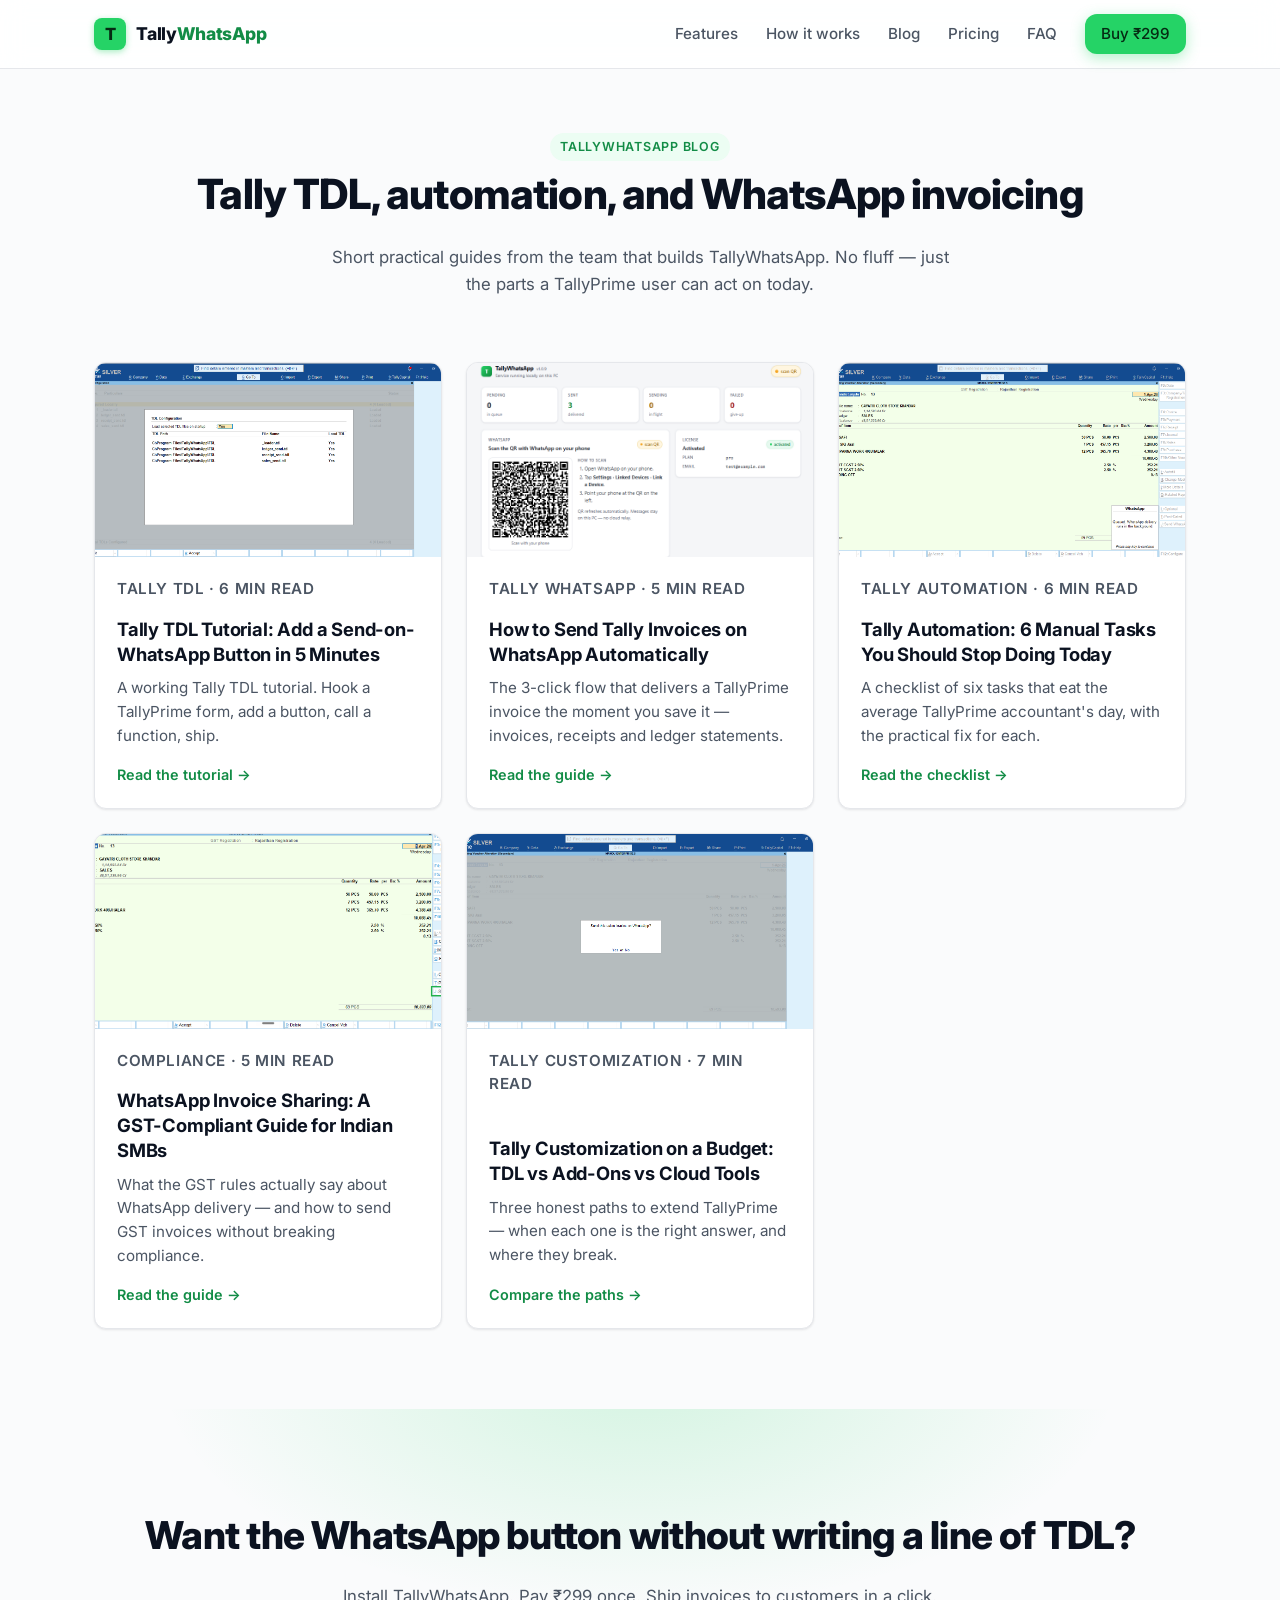
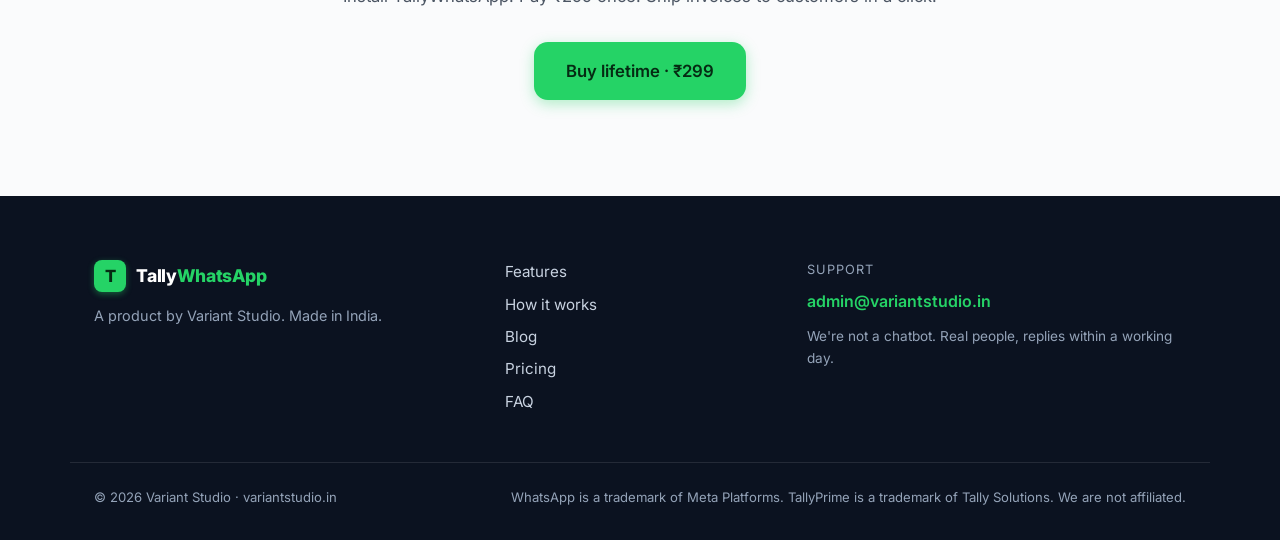
==== landing/blog/index.html @ f551c71a "landing: blog launch, QR fix, Google Search Console verify Content: * New /blog/ hub with 5 SEO post" ====
<!DOCTYPE html>
<html lang="en">
<head>
<meta charset="UTF-8">
<meta name="viewport" content="width=device-width, initial-scale=1.0">
<title>Blog — TallyWhatsApp · Tally TDL, Automation & WhatsApp Invoicing</title>
<meta name="description" content="Practical guides on Tally TDL, Tally automation and sending TallyPrime invoices on WhatsApp. Written by the team that built TallyWhatsApp.">
<link rel="canonical" href="https://tallywhatsapp.variantstudio.in/blog/">

<meta property="og:type" content="website">
<meta property="og:url" content="https://tallywhatsapp.variantstudio.in/blog/">
<meta property="og:title" content="TallyWhatsApp Blog — Tally TDL, Automation & WhatsApp Invoicing">
<meta property="og:description" content="Practical guides on Tally TDL, Tally automation and sending TallyPrime invoices on WhatsApp.">
<meta property="og:image" content="https://tallywhatsapp.variantstudio.in/og-image.png">
<meta property="og:locale" content="en_IN">
<meta name="twitter:card" content="summary_large_image">
<meta name="twitter:title" content="TallyWhatsApp Blog — Tally TDL & Automation">
<meta name="twitter:description" content="Short, practical guides on Tally TDL, automation and WhatsApp invoicing.">
<meta name="twitter:image" content="https://tallywhatsapp.variantstudio.in/og-image.png">

<meta name="theme-color" content="#25D366">
<link rel="icon" href="../favicon.svg" type="image/svg+xml">
<link rel="preconnect" href="https://fonts.googleapis.com">
<link rel="preconnect" href="https://fonts.gstatic.com" crossorigin>
<link href="https://fonts.googleapis.com/css2?family=Inter:wght@400;500;600;700;800&display=swap" rel="stylesheet">
<link rel="stylesheet" href="../style.css">
<link rel="stylesheet" href="style.css">

<script type="application/ld+json">
{
  "@context": "https://schema.org",
  "@type": "Blog",
  "name": "TallyWhatsApp Blog",
  "description": "Practical guides on Tally TDL, Tally automation and WhatsApp invoicing for Indian SMBs.",
  "url": "https://tallywhatsapp.variantstudio.in/blog/",
  "publisher": {
    "@type": "Organization",
    "name": "Variant Studio",
    "url": "https://variantstudio.in/",
    "logo": {"@type": "ImageObject", "url": "https://tallywhatsapp.variantstudio.in/favicon.svg"}
  },
  "blogPost": [
    {"@type": "BlogPosting", "headline": "Tally TDL Tutorial: Add a Send-on-WhatsApp Button in 5 Minutes", "url": "https://tallywhatsapp.variantstudio.in/blog/tally-tdl-tutorial-send-whatsapp/"},
    {"@type": "BlogPosting", "headline": "How to Send Tally Invoices on WhatsApp Automatically", "url": "https://tallywhatsapp.variantstudio.in/blog/send-tally-invoices-whatsapp-automatically/"},
    {"@type": "BlogPosting", "headline": "Tally Automation: 6 Manual Tasks You Should Stop Doing Today", "url": "https://tallywhatsapp.variantstudio.in/blog/tally-automation-checklist/"},
    {"@type": "BlogPosting", "headline": "WhatsApp Invoice Sharing: A GST-Compliant Guide for Indian SMBs", "url": "https://tallywhatsapp.variantstudio.in/blog/whatsapp-invoice-gst-guide/"},
    {"@type": "BlogPosting", "headline": "Tally Customization on a Budget: TDL vs Add-Ons vs Cloud Tools", "url": "https://tallywhatsapp.variantstudio.in/blog/tally-customization-comparison/"}
  ]
}
</script>
</head>

<body>

<header class="site-header">
  <div class="container nav">
    <a href="/" class="brand" aria-label="TallyWhatsApp home">
      <span class="brand-mark">T</span>
      <span class="brand-name">Tally<span>WhatsApp</span></span>
    </a>
    <nav aria-label="Primary">
      <a href="/#features">Features</a>
      <a href="/#how">How it works</a>
      <a href="/blog/">Blog</a>
      <a href="/#pricing">Pricing</a>
      <a href="/#faq">FAQ</a>
      <a href="/#pricing" class="btn btn-primary btn-sm">Buy ₹299</a>
    </nav>
  </div>
</header>

<main>

<section class="blog-hero">
  <div class="container">
    <span class="eyebrow">TallyWhatsApp Blog</span>
    <h1>Tally TDL, automation, and WhatsApp invoicing</h1>
    <p>Short practical guides from the team that builds <a href="/">TallyWhatsApp</a>. No fluff — just the parts a TallyPrime user can act on today.</p>
  </div>
</section>

<section class="container">
  <div class="blog-grid">

    <article class="blog-card">
      <a href="/blog/tally-tdl-tutorial-send-whatsapp/" class="blog-card-image" aria-label="Tally TDL Tutorial">
        <img src="../Pictures/Screenshot%202026-05-18%20000131.png" alt="TallyPrime TDL Configuration screen showing TallyWhatsApp's loader, sales, receipt and ledger TDL files all loaded" loading="lazy">
      </a>
      <div class="blog-card-body">
        <p class="blog-card-meta">Tally TDL · 6 min read</p>
        <h2>Tally TDL Tutorial: Add a Send-on-WhatsApp Button in 5 Minutes</h2>
        <p>A working Tally TDL tutorial. Hook a TallyPrime form, add a button, call a function, ship.</p>
        <a href="/blog/tally-tdl-tutorial-send-whatsapp/" class="blog-card-link">Read the tutorial</a>
      </div>
    </article>

    <article class="blog-card">
      <a href="/blog/send-tally-invoices-whatsapp-automatically/" class="blog-card-image" aria-label="Send Tally invoices on WhatsApp">
        <img src="../Pictures/Screenshot%202026-05-17%20234858.png" alt="TallyPrime sales voucher with the J: Send WhatsApp button highlighted in the function key panel" loading="lazy">
      </a>
      <div class="blog-card-body">
        <p class="blog-card-meta">Tally WhatsApp · 5 min read</p>
        <h2>How to Send Tally Invoices on WhatsApp Automatically</h2>
        <p>The 3-click flow that delivers a TallyPrime invoice the moment you save it — invoices, receipts and ledger statements.</p>
        <a href="/blog/send-tally-invoices-whatsapp-automatically/" class="blog-card-link">Read the guide</a>
      </div>
    </article>

    <article class="blog-card">
      <a href="/blog/tally-automation-checklist/" class="blog-card-image" aria-label="Tally automation checklist">
        <img src="../Pictures/Screenshot%202026-05-17%20235955.png" alt="TallyWhatsApp Activity log listing three sent vouchers with status badges" loading="lazy">
      </a>
      <div class="blog-card-body">
        <p class="blog-card-meta">Tally Automation · 6 min read</p>
        <h2>Tally Automation: 6 Manual Tasks You Should Stop Doing Today</h2>
        <p>A checklist of six tasks that eat the average TallyPrime accountant's day, with the practical fix for each.</p>
        <a href="/blog/tally-automation-checklist/" class="blog-card-link">Read the checklist</a>
      </div>
    </article>

    <article class="blog-card">
      <a href="/blog/whatsapp-invoice-gst-guide/" class="blog-card-image" aria-label="WhatsApp invoice GST guide">
        <img src="../Pictures/Screenshot%202026-05-17%20235624.png" alt="WhatsApp chat showing three GST invoice PDFs received from TallyWhatsApp" loading="lazy">
      </a>
      <div class="blog-card-body">
        <p class="blog-card-meta">Compliance · 5 min read</p>
        <h2>WhatsApp Invoice Sharing: A GST-Compliant Guide for Indian SMBs</h2>
        <p>What the GST rules actually say about WhatsApp delivery — and how to send GST invoices without breaking compliance.</p>
        <a href="/blog/whatsapp-invoice-gst-guide/" class="blog-card-link">Read the guide</a>
      </div>
    </article>

    <article class="blog-card">
      <a href="/blog/tally-customization-comparison/" class="blog-card-image" aria-label="Tally customization comparison">
        <img src="../Pictures/Screenshot%202026-05-17%20235850.png" alt="TallyWhatsApp dashboard with WhatsApp QR pairing and message stats" loading="lazy">
      </a>
      <div class="blog-card-body">
        <p class="blog-card-meta">Tally Customization · 7 min read</p>
        <h2>Tally Customization on a Budget: TDL vs Add-Ons vs Cloud Tools</h2>
        <p>Three honest paths to extend TallyPrime — when each one is the right answer, and where they break.</p>
        <a href="/blog/tally-customization-comparison/" class="blog-card-link">Compare the paths</a>
      </div>
    </article>

  </div>
</section>

<section class="final-cta">
  <div class="container">
    <h2>Want the WhatsApp button without writing a line of TDL?</h2>
    <p>Install TallyWhatsApp. Pay ₹299 once. Ship invoices to customers in a click.</p>
    <a href="/#pricing" class="btn btn-primary btn-lg">Buy lifetime · ₹299</a>
  </div>
</section>

</main>

<footer>
  <div class="container footer-grid">
    <div>
      <a href="/" class="brand">
        <span class="brand-mark">T</span>
        <span class="brand-name">Tally<span>WhatsApp</span></span>
      </a>
      <p class="footer-tag">A product by Variant Studio. Made in India.</p>
    </div>
    <div class="footer-links">
      <a href="/#features">Features</a>
      <a href="/#how">How it works</a>
      <a href="/blog/">Blog</a>
      <a href="/#pricing">Pricing</a>
      <a href="/#faq">FAQ</a>
    </div>
    <div class="footer-contact">
      <div>Support</div>
      <a href="mailto:admin@variantstudio.in">admin@variantstudio.in</a>
      <p class="footer-mini">We're not a chatbot. Real people, replies within a working day.</p>
    </div>
  </div>
  <div class="container footer-bottom">
    <span>© 2026 Variant Studio · variantstudio.in</span>
    <span>WhatsApp is a trademark of Meta Platforms. TallyPrime is a trademark of Tally Solutions. We are not affiliated.</span>
  </div>
</footer>

</body>
</html>
---- landing/style.css ----
/* ====================================================================
   TallyWhatsApp landing page
   Hand-written CSS, no framework. Target: < 15 KB minified.
   Palette: WhatsApp green for CTAs, deep slate for chrome, off-white BG.
   ==================================================================== */

:root {
  --green-500: #25d366;     /* WhatsApp brand green — CTAs only */
  --green-600: #1ebe5a;
  --green-700: #128c46;
  --green-50:  #ecfdf3;
  --ink-900:   #0b1220;     /* primary text */
  --ink-700:   #1f2937;
  --ink-500:   #4b5563;
  --ink-400:   #6b7280;
  --ink-300:   #9aa3b2;
  --ink-200:   #d1d5db;
  --ink-100:   #e5e7eb;
  --ink-50:    #f5f7fa;
  --paper:     #ffffff;
  --bg:        #fafbfc;
  --shadow-sm: 0 1px 2px rgba(11, 18, 32, 0.04), 0 1px 3px rgba(11, 18, 32, 0.06);
  --shadow-md: 0 4px 6px -1px rgba(11, 18, 32, 0.06), 0 10px 20px -5px rgba(11, 18, 32, 0.08);
  --shadow-lg: 0 10px 20px -5px rgba(11, 18, 32, 0.08), 0 20px 40px -10px rgba(11, 18, 32, 0.12);
  --radius-sm: 8px;
  --radius:    12px;
  --radius-lg: 18px;
  --max-w:     1140px;
}

/* ── Reset ─────────────────────────────────────────────────────────── */
*, *::before, *::after { box-sizing: border-box; }
html { scroll-behavior: smooth; -webkit-text-size-adjust: 100%; }
body {
  margin: 0;
  font-family: 'Inter', -apple-system, BlinkMacSystemFont, 'Segoe UI', Roboto, sans-serif;
  font-size: 16px;
  line-height: 1.6;
  color: var(--ink-900);
  background: var(--bg);
  -webkit-font-smoothing: antialiased;
  text-rendering: optimizeLegibility;
}
img, svg { display: block; max-width: 100%; }
a { color: inherit; text-decoration: none; }
button { font: inherit; cursor: pointer; border: 0; background: 0; }
ul { list-style: none; padding: 0; margin: 0; }

/* ── Layout primitives ─────────────────────────────────────────────── */
.container {
  width: 100%;
  max-width: var(--max-w);
  margin: 0 auto;
  padding: 0 24px;
}
.eyebrow {
  display: inline-block;
  font-size: 0.78rem;
  font-weight: 600;
  letter-spacing: 0.06em;
  text-transform: uppercase;
  color: var(--green-700);
  background: var(--green-50);
  padding: 4px 10px;
  border-radius: 999px;
}
.eyebrow.center { display: block; width: max-content; margin: 0 auto 16px; }
.section-title {
  font-size: clamp(1.6rem, 2.4vw + 1rem, 2.4rem);
  font-weight: 800;
  line-height: 1.2;
  letter-spacing: -0.02em;
  color: var(--ink-900);
  margin: 0 0 48px;
}
.section-title.center { text-align: center; }
.lead {
  font-size: 1.1rem;
  line-height: 1.65;
  color: var(--ink-500);
  margin: 0 0 32px;
}

/* ── Buttons ───────────────────────────────────────────────────────── */
.btn {
  display: inline-flex;
  align-items: center;
  justify-content: center;
  gap: 8px;
  padding: 12px 22px;
  border-radius: var(--radius);
  font-weight: 600;
  font-size: 0.95rem;
  transition: transform .15s ease, box-shadow .15s ease, background .15s ease;
  white-space: nowrap;
}
.btn-primary {
  background: var(--green-500);
  color: #052b13;
  box-shadow: 0 4px 14px rgba(37, 211, 102, 0.35);
}
.btn-primary:hover {
  background: var(--green-600);
  transform: translateY(-1px);
  box-shadow: 0 6px 20px rgba(37, 211, 102, 0.45);
}
.btn-ghost {
  color: var(--ink-700);
  border: 1px solid var(--ink-200);
  background: var(--paper);
}
.btn-ghost:hover { border-color: var(--ink-400); color: var(--ink-900); }
.btn-sm { padding: 8px 16px; font-size: 0.875rem; }
.btn-lg { padding: 16px 32px; font-size: 1.05rem; border-radius: 14px; }

/* ── Header ────────────────────────────────────────────────────────── */
.site-header {
  position: sticky;
  top: 0;
  z-index: 50;
  background: rgba(255, 255, 255, 0.85);
  backdrop-filter: saturate(180%) blur(12px);
  -webkit-backdrop-filter: saturate(180%) blur(12px);
  border-bottom: 1px solid var(--ink-100);
}
.nav {
  display: flex;
  align-items: center;
  justify-content: space-between;
  padding-top: 14px;
  padding-bottom: 14px;
}
.brand {
  display: inline-flex;
  align-items: center;
  gap: 10px;
  font-weight: 800;
  font-size: 1.1rem;
  letter-spacing: -0.01em;
}
.brand-mark {
  display: inline-flex;
  align-items: center;
  justify-content: center;
  width: 32px;
  height: 32px;
  background: var(--green-500);
  color: #052b13;
  border-radius: 8px;
  font-weight: 800;
  font-size: 1.05rem;
  box-shadow: 0 2px 6px rgba(37, 211, 102, 0.4);
}
.brand-name span { color: var(--green-700); }
nav[aria-label="Primary"] {
  display: flex;
  align-items: center;
  gap: 28px;
}
nav[aria-label="Primary"] a {
  font-size: 0.95rem;
  color: var(--ink-500);
  font-weight: 500;
  transition: color .15s ease;
}
nav[aria-label="Primary"] a:hover { color: var(--ink-900); }
nav[aria-label="Primary"] .btn { color: #052b13; }

@media (max-width: 720px) {
  nav[aria-label="Primary"] a:not(.btn) { display: none; }
}

/* ── Hero ──────────────────────────────────────────────────────────── */
.hero {
  padding: 72px 0 96px;
  background:
    radial-gradient(1100px 500px at 80% -10%, rgba(37, 211, 102, 0.10), transparent 60%),
    radial-gradient(800px 400px at -10% 30%, rgba(18, 140, 70, 0.06), transparent 60%);
}
.hero-grid {
  display: grid;
  grid-template-columns: 1.05fr 1fr;
  gap: 64px;
  align-items: center;
}
@media (max-width: 900px) {
  .hero-grid { grid-template-columns: 1fr; gap: 48px; }
  .hero { padding: 48px 0 64px; }
}
.hero h1 {
  font-size: clamp(2.1rem, 4vw + 0.5rem, 3.4rem);
  font-weight: 800;
  line-height: 1.1;
  letter-spacing: -0.025em;
  margin: 16px 0 24px;
  color: var(--ink-900);
}
.hero h1 em {
  font-style: normal;
  background: linear-gradient(120deg, var(--green-600), var(--green-500));
  -webkit-background-clip: text;
  background-clip: text;
  color: transparent;
}
.cta-row {
  display: flex;
  gap: 12px;
  flex-wrap: wrap;
  margin-bottom: 32px;
}
.trust-row {
  display: flex;
  flex-wrap: wrap;
  gap: 24px;
  font-size: 0.9rem;
  color: var(--ink-500);
}
.trust-row li { display: flex; align-items: center; gap: 8px; }
.dot {
  display: inline-block;
  width: 6px; height: 6px;
  border-radius: 50%;
  background: var(--green-500);
}

/* Hero visual: phone + floating card */
.hero-visual {
  position: relative;
  min-height: 520px;
}
.phone {
  width: min(330px, 100%);
  margin: 0 auto;
  background: #f0f2f5;
  border: 8px solid #1f2937;
  border-radius: 36px;
  overflow: hidden;
  box-shadow: var(--shadow-lg);
  position: relative;
  z-index: 1;
}
.phone-bar {
  background: #075e54;
  color: #fff;
  padding: 14px 14px 12px;
  display: flex;
  align-items: center;
  gap: 12px;
}
.phone-back { font-size: 1.4rem; line-height: 1; opacity: 0.9; }
.phone-contact { display: flex; align-items: center; gap: 10px; }
.avatar {
  width: 36px; height: 36px;
  border-radius: 50%;
  background: #25d366;
  color: #052b13;
  display: flex; align-items: center; justify-content: center;
  font-weight: 700; font-size: 0.85rem;
}
.phone-name { font-weight: 600; font-size: 0.95rem; }
.phone-sub { font-size: 0.75rem; opacity: 0.85; }
.phone-chat {
  background:
    repeating-linear-gradient(45deg, #ece5dd 0 2px, #e7dfd5 2px 4px);
  padding: 16px 12px;
  display: flex;
  flex-direction: column;
  gap: 8px;
  min-height: 320px;
}
.msg {
  max-width: 82%;
  padding: 8px 10px;
  border-radius: 8px;
  font-size: 0.85rem;
  line-height: 1.4;
  background: #dcf8c6;
  align-self: flex-end;
  box-shadow: 0 1px 0.5px rgba(0,0,0,0.13);
  position: relative;
  color: #111b21;
}
.msg-out { align-self: flex-end; }
.msg-meta {
  display: block;
  font-size: 0.7rem;
  color: #667781;
  text-align: right;
  margin-top: 2px;
}
.msg-doc {
  display: flex;
  align-items: center;
  gap: 10px;
  background: #d2efaf;
  padding: 8px;
  border-radius: 6px;
  margin-bottom: 4px;
}
.doc-icon {
  width: 36px; height: 36px;
  background: #fff;
  color: #c0392b;
  font-weight: 700;
  font-size: 0.7rem;
  border-radius: 6px;
  display: flex; align-items: center; justify-content: center;
}
.doc-title { font-size: 0.82rem; font-weight: 600; color: #111b21; }
.doc-sub { font-size: 0.72rem; color: #667781; }

.floating-card {
  position: absolute;
  bottom: 16px;
  left: -8px;
  background: var(--paper);
  border: 1px solid var(--ink-100);
  border-radius: 14px;
  padding: 14px 16px;
  box-shadow: var(--shadow-lg);
  font-size: 0.85rem;
  width: 240px;
  z-index: 2;
}
.fc-title {
  font-weight: 700;
  color: var(--ink-900);
  margin-bottom: 10px;
  font-size: 0.78rem;
  text-transform: uppercase;
  letter-spacing: 0.05em;
  color: var(--ink-400);
}
.fc-row {
  padding: 6px 0;
  color: var(--ink-500);
  display: flex; align-items: center; justify-content: space-between;
}
.fc-active {
  color: var(--green-700);
  font-weight: 600;
}
.fc-success {
  color: var(--green-700);
  font-weight: 600;
  border-top: 1px solid var(--ink-100);
  margin-top: 4px;
  padding-top: 10px;
}
kbd {
  font-family: 'Inter', ui-monospace, monospace;
  font-size: 0.7rem;
  background: var(--ink-50);
  border: 1px solid var(--ink-200);
  border-bottom-width: 2px;
  border-radius: 4px;
  padding: 2px 6px;
  color: var(--ink-700);
  font-weight: 600;
}

@media (max-width: 540px) {
  .floating-card { left: 50%; transform: translateX(-50%); width: 280px; }
}

/* ── Problem ───────────────────────────────────────────────────────── */
.problem { padding: 80px 0; background: var(--paper); border-top: 1px solid var(--ink-100); }
.problem-grid {
  display: grid;
  grid-template-columns: repeat(3, 1fr);
  gap: 24px;
}
@media (max-width: 800px) { .problem-grid { grid-template-columns: 1fr; } }
.problem-card {
  padding: 24px;
  background: var(--bg);
  border: 1px solid var(--ink-100);
  border-radius: var(--radius);
}
.problem-num {
  font-family: ui-monospace, monospace;
  font-size: 0.78rem;
  color: var(--green-700);
  font-weight: 700;
  letter-spacing: 0.1em;
  margin-bottom: 12px;
}
.problem-card h3 {
  font-size: 1.1rem;
  font-weight: 700;
  margin: 0 0 8px;
  color: var(--ink-900);
}
.problem-card p { margin: 0; color: var(--ink-500); font-size: 0.95rem; }

/* ── How it works ──────────────────────────────────────────────────── */
.how { padding: 96px 0; }
.how-grid {
  display: grid;
  grid-template-columns: repeat(3, 1fr);
  gap: 32px;
}
@media (max-width: 800px) { .how-grid { grid-template-columns: 1fr; } }
.step {
  text-align: center;
  padding: 32px 24px;
  background: var(--paper);
  border: 1px solid var(--ink-100);
  border-radius: var(--radius);
  box-shadow: var(--shadow-sm);
  transition: transform .2s ease, box-shadow .2s ease;
}
.step:hover { transform: translateY(-3px); box-shadow: var(--shadow-md); }
.step-num {
  width: 44px; height: 44px;
  margin: 0 auto 16px;
  background: var(--green-50);
  color: var(--green-700);
  border-radius: 50%;
  display: flex; align-items: center; justify-content: center;
  font-weight: 800;
  font-size: 1.1rem;
}
.step h3 { font-size: 1.2rem; margin: 0 0 8px; color: var(--ink-900); }
.step p { margin: 0; color: var(--ink-500); }

/* ── Features ──────────────────────────────────────────────────────── */
.features { padding: 96px 0; background: var(--paper); border-top: 1px solid var(--ink-100); }
.features-grid {
  display: grid;
  grid-template-columns: repeat(3, 1fr);
  gap: 24px;
}
@media (max-width: 900px) { .features-grid { grid-template-columns: repeat(2, 1fr); } }
@media (max-width: 600px) { .features-grid { grid-template-columns: 1fr; } }
.feature {
  padding: 28px 24px;
  background: var(--bg);
  border: 1px solid var(--ink-100);
  border-radius: var(--radius);
}
.feature-icon {
  width: 44px; height: 44px;
  background: var(--green-50);
  color: var(--green-700);
  border-radius: 10px;
  display: flex; align-items: center; justify-content: center;
  margin-bottom: 16px;
}
.feature h3 {
  font-size: 1.1rem;
  font-weight: 700;
  margin: 0 0 8px;
  color: var(--ink-900);
}
.feature p { margin: 0; color: var(--ink-500); font-size: 0.95rem; }
code {
  background: var(--ink-50);
  padding: 1px 6px;
  border-radius: 4px;
  font-size: 0.85em;
  font-family: ui-monospace, monospace;
  color: var(--ink-700);
}

/* ── Privacy ───────────────────────────────────────────────────────── */
.privacy {
  padding: 96px 0;
  background: linear-gradient(180deg, var(--bg) 0%, var(--green-50) 100%);
}
.privacy-grid {
  display: grid;
  grid-template-columns: 1fr 1fr;
  gap: 64px;
  align-items: start;
}
@media (max-width: 900px) { .privacy-grid { grid-template-columns: 1fr; gap: 32px; } }
.privacy-list { display: flex; flex-direction: column; gap: 16px; }
.privacy-list li {
  background: var(--paper);
  border: 1px solid var(--ink-100);
  border-radius: var(--radius);
  padding: 18px 20px;
  display: flex;
  flex-direction: column;
  gap: 4px;
  box-shadow: var(--shadow-sm);
}
.privacy-list strong { color: var(--ink-900); font-size: 1rem; }
.privacy-list span { color: var(--ink-500); font-size: 0.92rem; }

/* ── Pricing ───────────────────────────────────────────────────────── */
.pricing { padding: 96px 0; }
.price-card {
  max-width: 540px;
  margin: 0 auto;
  background: var(--paper);
  border: 2px solid var(--green-500);
  border-radius: var(--radius-lg);
  padding: 40px;
  text-align: center;
  box-shadow: 0 20px 50px rgba(37, 211, 102, 0.15);
  position: relative;
  overflow: hidden;
}
.price-card::before {
  content: '';
  position: absolute;
  top: 0; left: 0; right: 0;
  height: 4px;
  background: linear-gradient(90deg, var(--green-500), var(--green-700));
}
.price-head h3 { font-size: 1.4rem; font-weight: 800; margin: 0 0 8px; }
.price-head p { color: var(--ink-500); margin: 0 0 24px; }
.price-amount {
  display: flex;
  align-items: baseline;
  justify-content: center;
  gap: 4px;
  margin-bottom: 24px;
}
.currency { font-size: 1.6rem; color: var(--ink-500); font-weight: 600; }
.number {
  font-size: 4rem;
  font-weight: 800;
  letter-spacing: -0.04em;
  color: var(--ink-900);
  line-height: 1;
}
.period { font-size: 0.95rem; color: var(--ink-500); margin-left: 8px; }
.price-features {
  text-align: left;
  margin: 0 0 28px;
  display: flex;
  flex-direction: column;
  gap: 10px;
}
.price-features li {
  position: relative;
  padding-left: 28px;
  color: var(--ink-700);
  font-size: 0.95rem;
}
.price-features li::before {
  content: '';
  position: absolute;
  left: 0; top: 6px;
  width: 18px; height: 18px;
  background: var(--green-50);
  border-radius: 50%;
  background-image: url("data:image/svg+xml,%3Csvg xmlns='http://www.w3.org/2000/svg' viewBox='0 0 24 24' fill='none' stroke='%23128c46' stroke-width='3' stroke-linecap='round' stroke-linejoin='round'%3E%3Cpolyline points='20 6 9 17 4 12'/%3E%3C/svg%3E");
  background-size: 12px;
  background-repeat: no-repeat;
  background-position: center;
}
.price-note {
  font-size: 0.8rem;
  color: var(--ink-400);
  margin: 16px 0 0;
}

/* ── FAQ ───────────────────────────────────────────────────────────── */
.faq { padding: 96px 0; background: var(--paper); border-top: 1px solid var(--ink-100); }
.faq-list {
  max-width: 760px;
  margin: 0 auto;
  display: flex;
  flex-direction: column;
  gap: 12px;
}
.faq details {
  background: var(--bg);
  border: 1px solid var(--ink-100);
  border-radius: var(--radius);
  padding: 20px 24px;
  transition: border-color .15s ease;
}
.faq details[open] { border-color: var(--green-500); background: var(--paper); }
.faq summary {
  cursor: pointer;
  font-weight: 600;
  font-size: 1.02rem;
  color: var(--ink-900);
  list-style: none;
  display: flex;
  align-items: center;
  justify-content: space-between;
  gap: 16px;
}
.faq summary::-webkit-details-marker { display: none; }
.faq summary::after {
  content: '+';
  font-size: 1.6rem;
  font-weight: 300;
  color: var(--ink-400);
  line-height: 1;
  transition: transform .2s ease;
}
.faq details[open] summary::after { transform: rotate(45deg); color: var(--green-700); }
.faq details p {
  margin: 12px 0 0;
  color: var(--ink-500);
  font-size: 0.95rem;
  line-height: 1.65;
}
.faq details p a { color: var(--green-700); text-decoration: underline; }

/* ── Final CTA ─────────────────────────────────────────────────────── */
.final-cta {
  padding: 96px 0;
  text-align: center;
  background:
    radial-gradient(800px 400px at 50% -10%, rgba(37, 211, 102, 0.18), transparent 60%);
}
.final-cta h2 {
  font-size: clamp(1.6rem, 2.8vw + 0.5rem, 2.4rem);
  font-weight: 800;
  letter-spacing: -0.02em;
  margin: 0 0 16px;
}
.final-cta p {
  color: var(--ink-500);
  margin: 0 0 32px;
  font-size: 1.05rem;
}

/* ── Footer ────────────────────────────────────────────────────────── */
footer {
  background: var(--ink-900);
  color: #c8d2e0;
  padding: 64px 0 32px;
}
footer .brand-name span { color: var(--green-500); }
footer .brand { color: #fff; }
.footer-grid {
  display: grid;
  grid-template-columns: 1.4fr 1fr 1.4fr;
  gap: 32px;
  margin-bottom: 48px;
}
@media (max-width: 800px) { .footer-grid { grid-template-columns: 1fr; gap: 24px; } }
.footer-tag { color: #94a3b8; font-size: 0.9rem; margin: 12px 0 0; }
.footer-links { display: flex; flex-direction: column; gap: 8px; }
.footer-links a { color: #c8d2e0; font-size: 0.95rem; transition: color .15s ease; }
.footer-links a:hover { color: #fff; }
.footer-contact div:first-child {
  font-size: 0.8rem;
  text-transform: uppercase;
  letter-spacing: 0.08em;
  color: #94a3b8;
  margin-bottom: 8px;
}
.footer-contact a { color: var(--green-500); font-weight: 600; }
.footer-mini { color: #94a3b8; font-size: 0.85rem; margin: 12px 0 0; }
.footer-bottom {
  border-top: 1px solid rgba(255, 255, 255, 0.1);
  padding-top: 24px;
  display: flex;
  justify-content: space-between;
  font-size: 0.82rem;
  color: #94a3b8;
  flex-wrap: wrap;
  gap: 12px;
}

/* ── Reduced motion ────────────────────────────────────────────────── */
@media (prefers-reduced-motion: reduce) {
  * { animation: none !important; transition: none !important; scroll-behavior: auto !important; }
}
---- landing/blog/style.css ----
/* ====================================================================
   TallyWhatsApp blog — article styles
   Extends ../style.css. Loads after it. Uses the same brand tokens.
   Target: < 6 KB. No new fonts, no images.
   ==================================================================== */

/* ── Blog hub grid ──────────────────────────────────────────────────── */
.blog-hero {
  padding: 64px 0 32px;
  text-align: center;
}
.blog-hero h1 {
  font-size: clamp(1.8rem, 2.4vw + 1.1rem, 2.6rem);
  font-weight: 800;
  letter-spacing: -0.02em;
  margin: 0 0 16px;
  color: var(--ink-900);
}
.blog-hero p {
  max-width: 640px;
  margin: 0 auto;
  color: var(--ink-500);
  font-size: 1.05rem;
}

.blog-grid {
  display: grid;
  grid-template-columns: repeat(auto-fit, minmax(300px, 1fr));
  gap: 24px;
  padding: 32px 0 80px;
}
.blog-card {
  display: flex;
  flex-direction: column;
  background: var(--paper);
  border: 1px solid var(--ink-100);
  border-radius: var(--radius);
  overflow: hidden;
  box-shadow: var(--shadow-sm);
  transition: transform .15s ease, box-shadow .15s ease, border-color .15s ease;
}
.blog-card:hover {
  transform: translateY(-2px);
  box-shadow: var(--shadow-md);
  border-color: var(--green-500);
}
.blog-card-image {
  aspect-ratio: 16 / 9;
  background: var(--ink-50);
  overflow: hidden;
}
.blog-card-image img {
  width: 100%;
  height: 100%;
  object-fit: cover;
  display: block;
}
.blog-card-body { padding: 20px 22px 22px; flex: 1; display: flex; flex-direction: column; }
.blog-card-meta {
  font-size: 0.78rem;
  font-weight: 600;
  letter-spacing: 0.04em;
  text-transform: uppercase;
  color: var(--green-700);
  margin: 0 0 8px;
}
.blog-card h2 {
  font-size: 1.15rem;
  line-height: 1.35;
  font-weight: 700;
  letter-spacing: -0.01em;
  margin: 0 0 10px;
  color: var(--ink-900);
}
.blog-card p {
  margin: 0 0 16px;
  color: var(--ink-500);
  font-size: 0.95rem;
  line-height: 1.55;
  flex: 1;
}
.blog-card-link {
  font-weight: 600;
  color: var(--green-700);
  font-size: 0.9rem;
}
.blog-card-link::after { content: " →"; }

/* ── Article page ───────────────────────────────────────────────────── */
.article-wrap {
  padding: 40px 0 80px;
}
.article {
  max-width: 720px;
  margin: 0 auto;
  font-size: 1.0625rem;
  line-height: 1.75;
  color: var(--ink-700);
}
.article-meta {
  display: flex;
  flex-wrap: wrap;
  gap: 12px;
  font-size: 0.85rem;
  color: var(--ink-400);
  margin: 0 0 16px;
}
.article-meta span + span::before {
  content: "·";
  margin-right: 12px;
  color: var(--ink-300);
}
.article h1 {
  font-size: clamp(1.8rem, 2.4vw + 1.1rem, 2.6rem);
  line-height: 1.2;
  font-weight: 800;
  letter-spacing: -0.02em;
  color: var(--ink-900);
  margin: 0 0 16px;
}
.article-lead {
  font-size: 1.15rem;
  line-height: 1.6;
  color: var(--ink-500);
  margin: 0 0 32px;
}
.article-hero {
  margin: 0 0 40px;
}
.article-hero img {
  width: 100%;
  border-radius: var(--radius);
  border: 1px solid var(--ink-100);
}
.article h2 {
  font-size: clamp(1.4rem, 1.5vw + 0.9rem, 1.75rem);
  line-height: 1.3;
  font-weight: 700;
  letter-spacing: -0.01em;
  color: var(--ink-900);
  margin: 48px 0 16px;
}
.article h3 {
  font-size: 1.15rem;
  font-weight: 700;
  color: var(--ink-900);
  margin: 32px 0 12px;
}
.article p { margin: 0 0 18px; }
.article a {
  color: var(--green-700);
  text-decoration: underline;
  text-decoration-color: rgba(18, 140, 70, 0.4);
  text-underline-offset: 2px;
}
.article a:hover { text-decoration-color: var(--green-700); }
.article ul, .article ol {
  margin: 0 0 22px;
  padding-left: 22px;
  list-style: revert;
}
.article ul li, .article ol li { margin-bottom: 8px; }
.article code {
  background: var(--ink-50);
  padding: 2px 6px;
  border-radius: 6px;
  font-size: 0.92em;
  color: var(--ink-900);
  font-family: 'SF Mono', Consolas, Monaco, monospace;
}
.article pre {
  background: var(--ink-900);
  color: #d6e7da;
  padding: 18px 20px;
  border-radius: var(--radius);
  overflow-x: auto;
  font-size: 0.88rem;
  line-height: 1.55;
  margin: 0 0 24px;
}
.article pre code {
  background: transparent;
  color: inherit;
  padding: 0;
  border-radius: 0;
}
.article blockquote {
  margin: 24px 0;
  padding: 14px 20px;
  border-left: 3px solid var(--green-500);
  background: var(--green-50);
  color: var(--ink-700);
  border-radius: 6px;
}
.article blockquote p:last-child { margin: 0; }

.article-cta {
  margin: 48px 0 16px;
  padding: 28px 28px 24px;
  background: var(--green-50);
  border: 1px solid #c8eed7;
  border-radius: var(--radius-lg);
}
.article-cta h3 {
  margin: 0 0 8px;
  font-size: 1.2rem;
  color: var(--ink-900);
}
.article-cta p {
  margin: 0 0 16px;
  color: var(--ink-700);
  font-size: 0.98rem;
}
.article-cta .btn { margin-right: 8px; }

.article-prev-next {
  display: flex;
  justify-content: space-between;
  gap: 16px;
  margin-top: 48px;
  padding-top: 32px;
  border-top: 1px solid var(--ink-100);
  font-size: 0.95rem;
}
.article-prev-next a { color: var(--green-700); font-weight: 600; }

/* Featured-snippet style step list — used by how-to posts */
.how-to-steps {
  counter-reset: step;
  list-style: none;
  padding: 0;
  margin: 0 0 24px;
}
.how-to-steps li {
  counter-increment: step;
  position: relative;
  padding: 14px 16px 14px 56px;
  background: var(--paper);
  border: 1px solid var(--ink-100);
  border-radius: var(--radius);
  margin-bottom: 12px;
}
.how-to-steps li::before {
  content: counter(step);
  position: absolute;
  left: 14px;
  top: 14px;
  width: 30px;
  height: 30px;
  background: var(--green-500);
  color: #052b13;
  border-radius: 50%;
  font-weight: 700;
  font-size: 0.95rem;
  display: flex;
  align-items: center;
  justify-content: center;
}

/* FAQ inside articles */
.article-faq details {
  border: 1px solid var(--ink-100);
  border-radius: var(--radius);
  padding: 14px 18px;
  margin-bottom: 10px;
  background: var(--paper);
}
.article-faq summary {
  font-weight: 600;
  color: var(--ink-900);
  cursor: pointer;
  list-style: none;
}
.article-faq summary::-webkit-details-marker { display: none; }
.article-faq details[open] summary { margin-bottom: 8px; }
.article-faq p { margin: 0; color: var(--ink-500); }

@media (max-width: 640px) {
  .article-wrap { padding: 24px 0 56px; }
  .article { font-size: 1rem; }
  .article-cta { padding: 22px 20px 18px; }
}
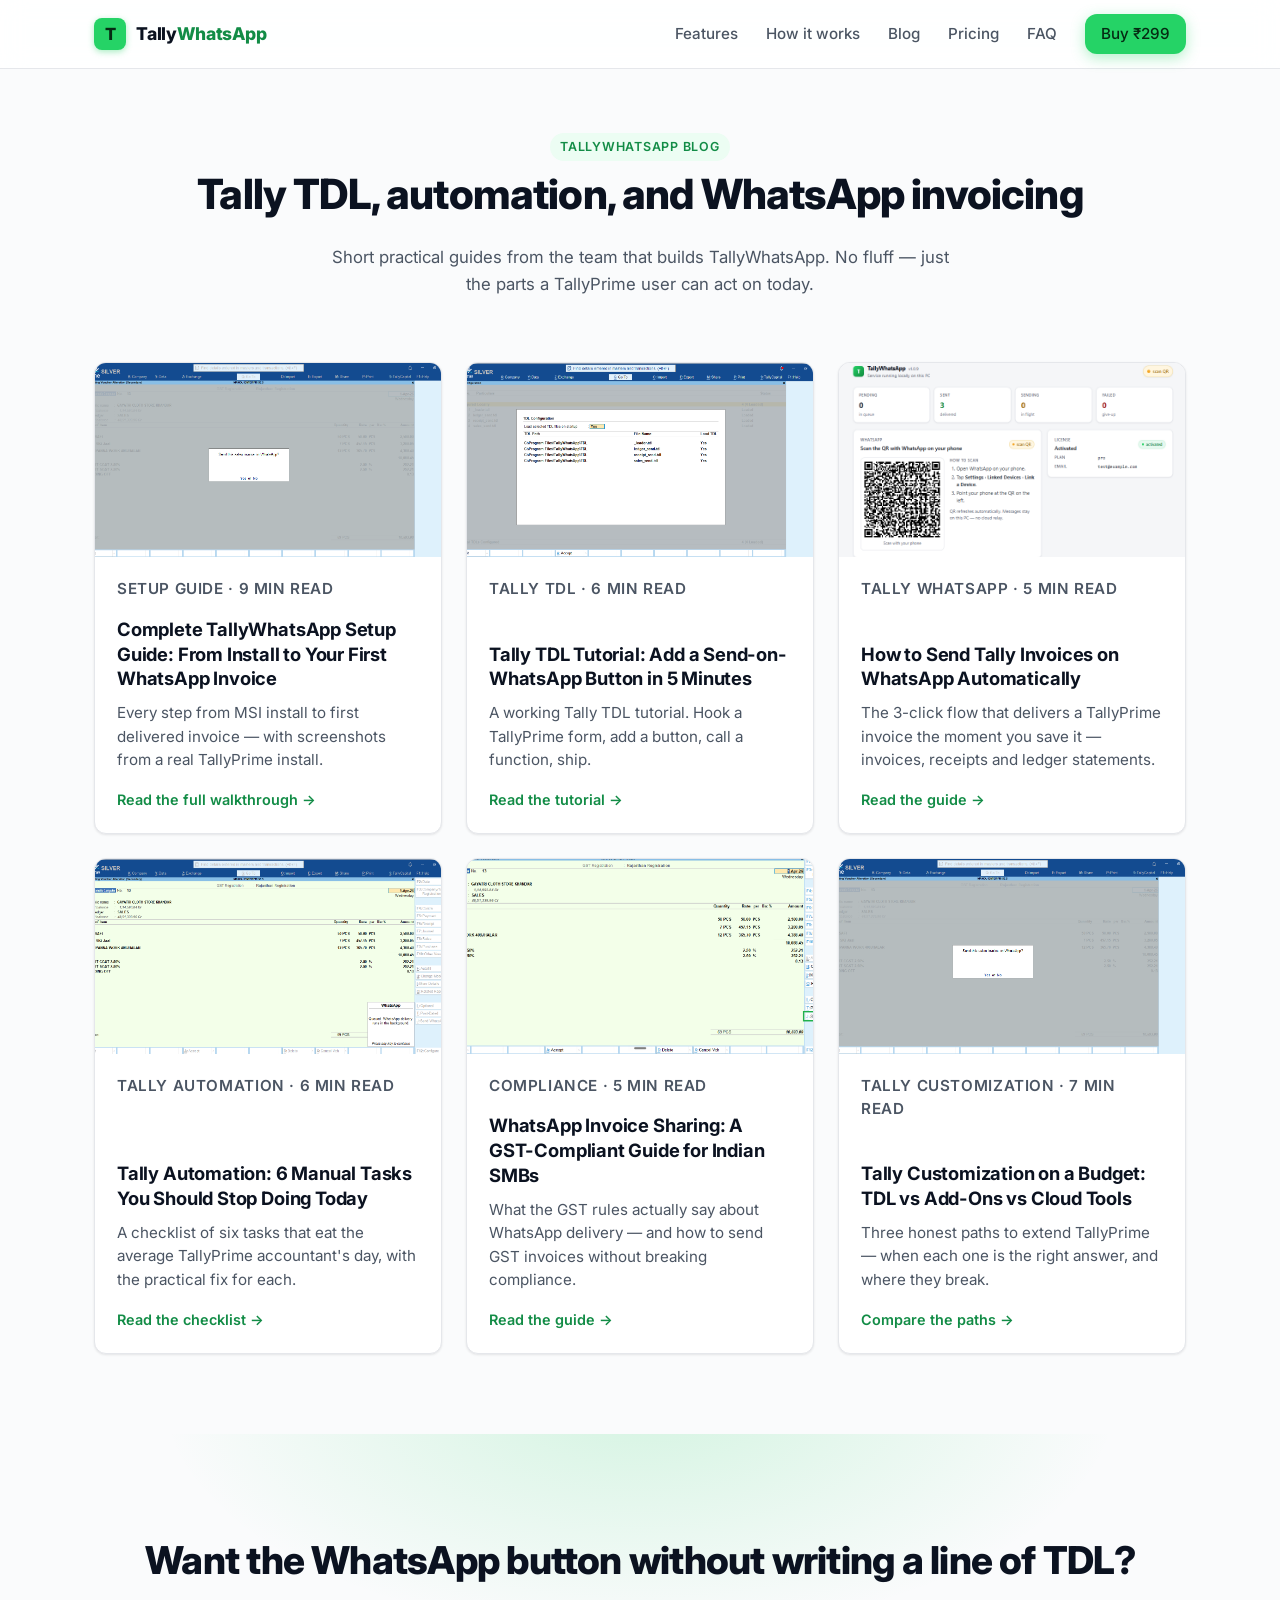
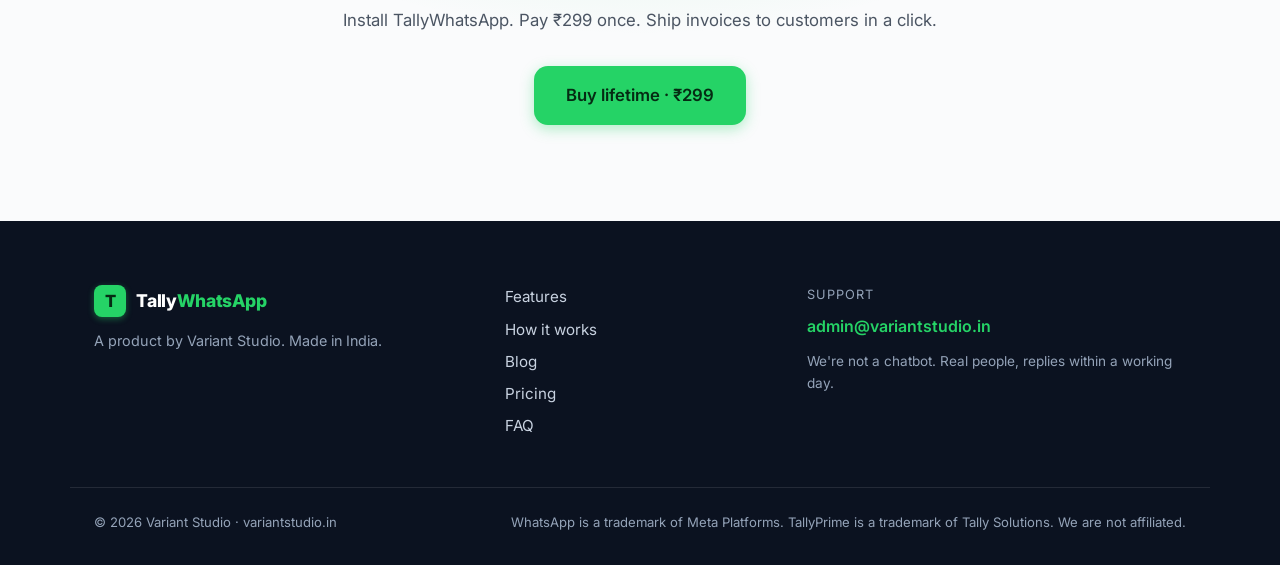
==== commit 3b12cfb0: "landing: complete setup guide post + honest WhatsApp ban FAQ * New /blog/tallywhatsapp-complete-setu" ====
--- a/landing/blog/index.html
+++ b/landing/blog/index.html
@@ -40,6 +40,7 @@
     "logo": {"@type": "ImageObject", "url": "https://tallywhatsapp.variantstudio.in/favicon.svg"}
   },
   "blogPost": [
+    {"@type": "BlogPosting", "headline": "Complete TallyWhatsApp Setup Guide: From Install to Your First WhatsApp Invoice", "url": "https://tallywhatsapp.variantstudio.in/blog/tallywhatsapp-complete-setup-guide/"},
     {"@type": "BlogPosting", "headline": "Tally TDL Tutorial: Add a Send-on-WhatsApp Button in 5 Minutes", "url": "https://tallywhatsapp.variantstudio.in/blog/tally-tdl-tutorial-send-whatsapp/"},
     {"@type": "BlogPosting", "headline": "How to Send Tally Invoices on WhatsApp Automatically", "url": "https://tallywhatsapp.variantstudio.in/blog/send-tally-invoices-whatsapp-automatically/"},
     {"@type": "BlogPosting", "headline": "Tally Automation: 6 Manual Tasks You Should Stop Doing Today", "url": "https://tallywhatsapp.variantstudio.in/blog/tally-automation-checklist/"},
@@ -83,6 +84,18 @@
   <div class="blog-grid">
 
     <article class="blog-card">
+      <a href="/blog/tallywhatsapp-complete-setup-guide/" class="blog-card-image" aria-label="Complete TallyWhatsApp setup guide">
+        <img src="../Pictures/Screenshot%202026-05-17%20235850.png" alt="TallyWhatsApp dashboard with WhatsApp QR pairing, license activated and three sent messages" loading="lazy">
+      </a>
+      <div class="blog-card-body">
+        <p class="blog-card-meta">Setup Guide · 9 min read</p>
+        <h2>Complete TallyWhatsApp Setup Guide: From Install to Your First WhatsApp Invoice</h2>
+        <p>Every step from MSI install to first delivered invoice — with screenshots from a real TallyPrime install.</p>
+        <a href="/blog/tallywhatsapp-complete-setup-guide/" class="blog-card-link">Read the full walkthrough</a>
+      </div>
+    </article>
+
+    <article class="blog-card">
       <a href="/blog/tally-tdl-tutorial-send-whatsapp/" class="blog-card-image" aria-label="Tally TDL Tutorial">
         <img src="../Pictures/Screenshot%202026-05-18%20000131.png" alt="TallyPrime TDL Configuration screen showing TallyWhatsApp's loader, sales, receipt and ledger TDL files all loaded" loading="lazy">
       </a>
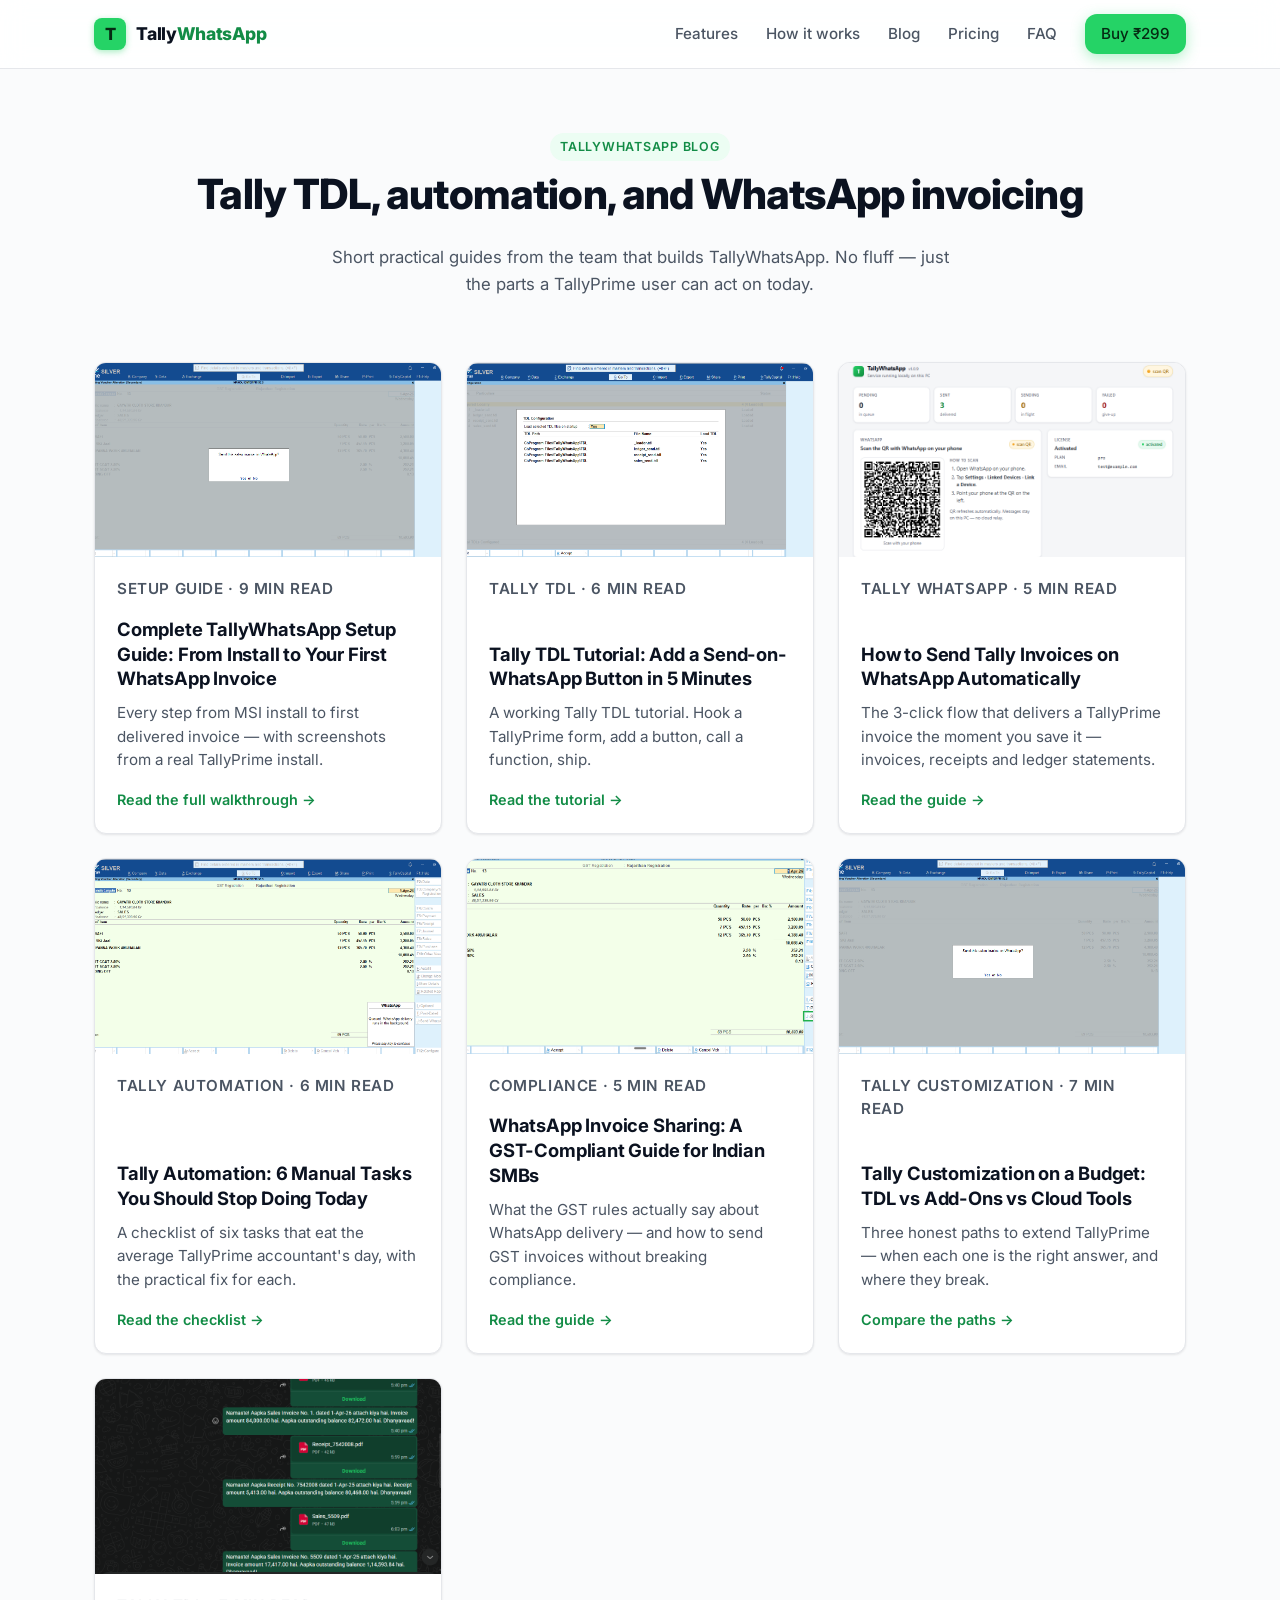
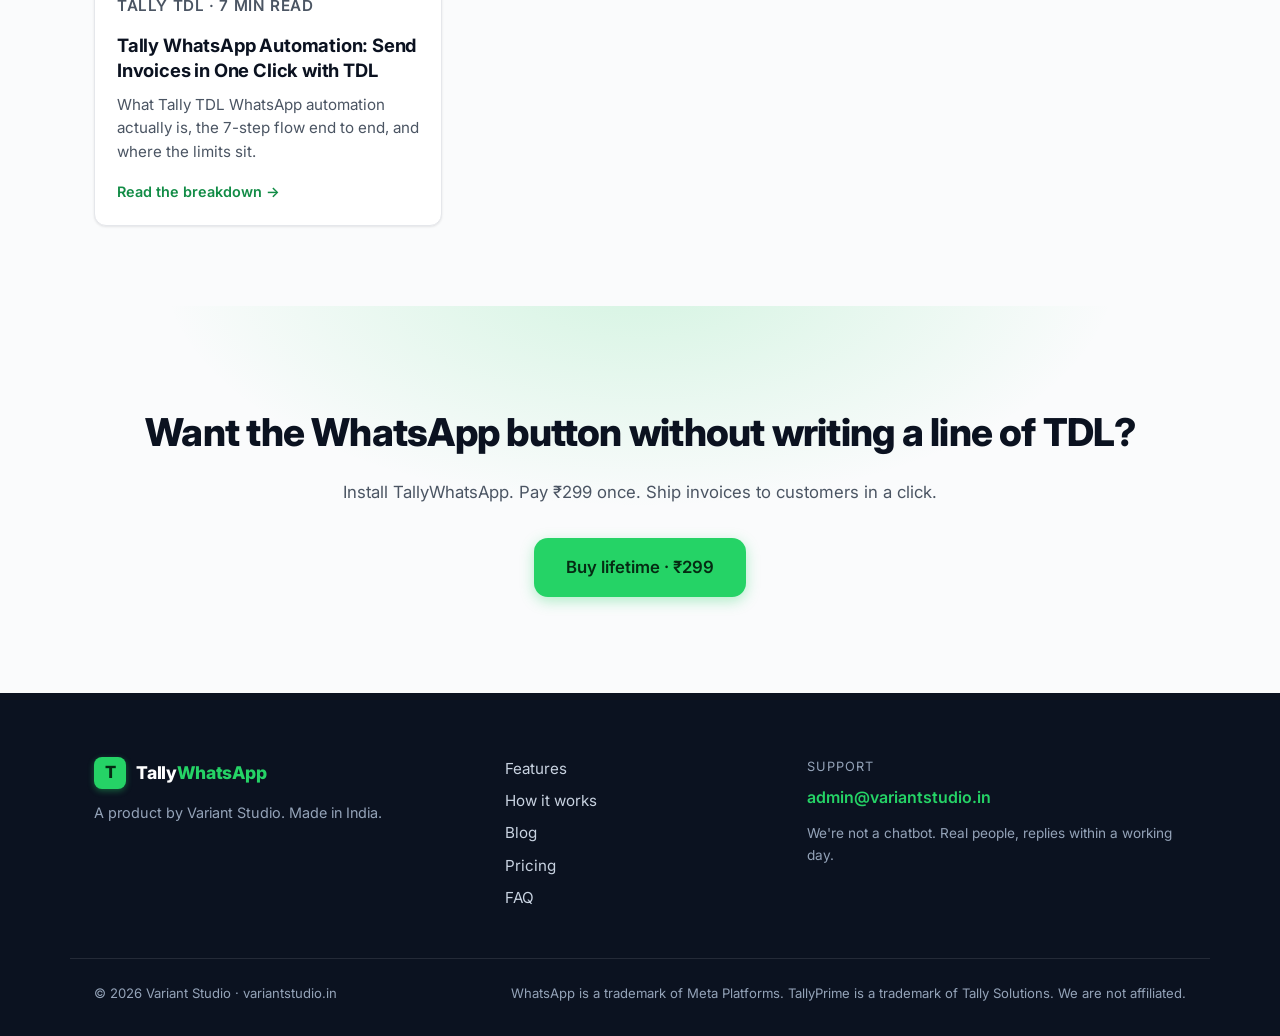
==== commit 822753ed: "landing: add 7th blog post — Tally WhatsApp automation breakdown Polished and merged the two communi" ====
--- a/landing/blog/index.html
+++ b/landing/blog/index.html
@@ -45,7 +45,8 @@
     {"@type": "BlogPosting", "headline": "How to Send Tally Invoices on WhatsApp Automatically", "url": "https://tallywhatsapp.variantstudio.in/blog/send-tally-invoices-whatsapp-automatically/"},
     {"@type": "BlogPosting", "headline": "Tally Automation: 6 Manual Tasks You Should Stop Doing Today", "url": "https://tallywhatsapp.variantstudio.in/blog/tally-automation-checklist/"},
     {"@type": "BlogPosting", "headline": "WhatsApp Invoice Sharing: A GST-Compliant Guide for Indian SMBs", "url": "https://tallywhatsapp.variantstudio.in/blog/whatsapp-invoice-gst-guide/"},
-    {"@type": "BlogPosting", "headline": "Tally Customization on a Budget: TDL vs Add-Ons vs Cloud Tools", "url": "https://tallywhatsapp.variantstudio.in/blog/tally-customization-comparison/"}
+    {"@type": "BlogPosting", "headline": "Tally Customization on a Budget: TDL vs Add-Ons vs Cloud Tools", "url": "https://tallywhatsapp.variantstudio.in/blog/tally-customization-comparison/"},
+    {"@type": "BlogPosting", "headline": "Tally WhatsApp Automation: Send Invoices in One Click with TDL", "url": "https://tallywhatsapp.variantstudio.in/blog/tally-tdl-whatsapp-automation/"}
   ]
 }
 </script>
@@ -155,6 +156,18 @@
       </div>
     </article>
 
+    <article class="blog-card">
+      <a href="/blog/tally-tdl-whatsapp-automation/" class="blog-card-image" aria-label="Tally TDL WhatsApp automation">
+        <img src="../Pictures/Screenshot%202026-05-17%20235316.png" alt="TallyPrime showing the WhatsApp queued confirmation overlay seconds after a sales voucher is saved" loading="lazy">
+      </a>
+      <div class="blog-card-body">
+        <p class="blog-card-meta">Tally TDL · 7 min read</p>
+        <h2>Tally WhatsApp Automation: Send Invoices in One Click with TDL</h2>
+        <p>What Tally TDL WhatsApp automation actually is, the 7-step flow end to end, and where the limits sit.</p>
+        <a href="/blog/tally-tdl-whatsapp-automation/" class="blog-card-link">Read the breakdown</a>
+      </div>
+    </article>
+
   </div>
 </section>
 
